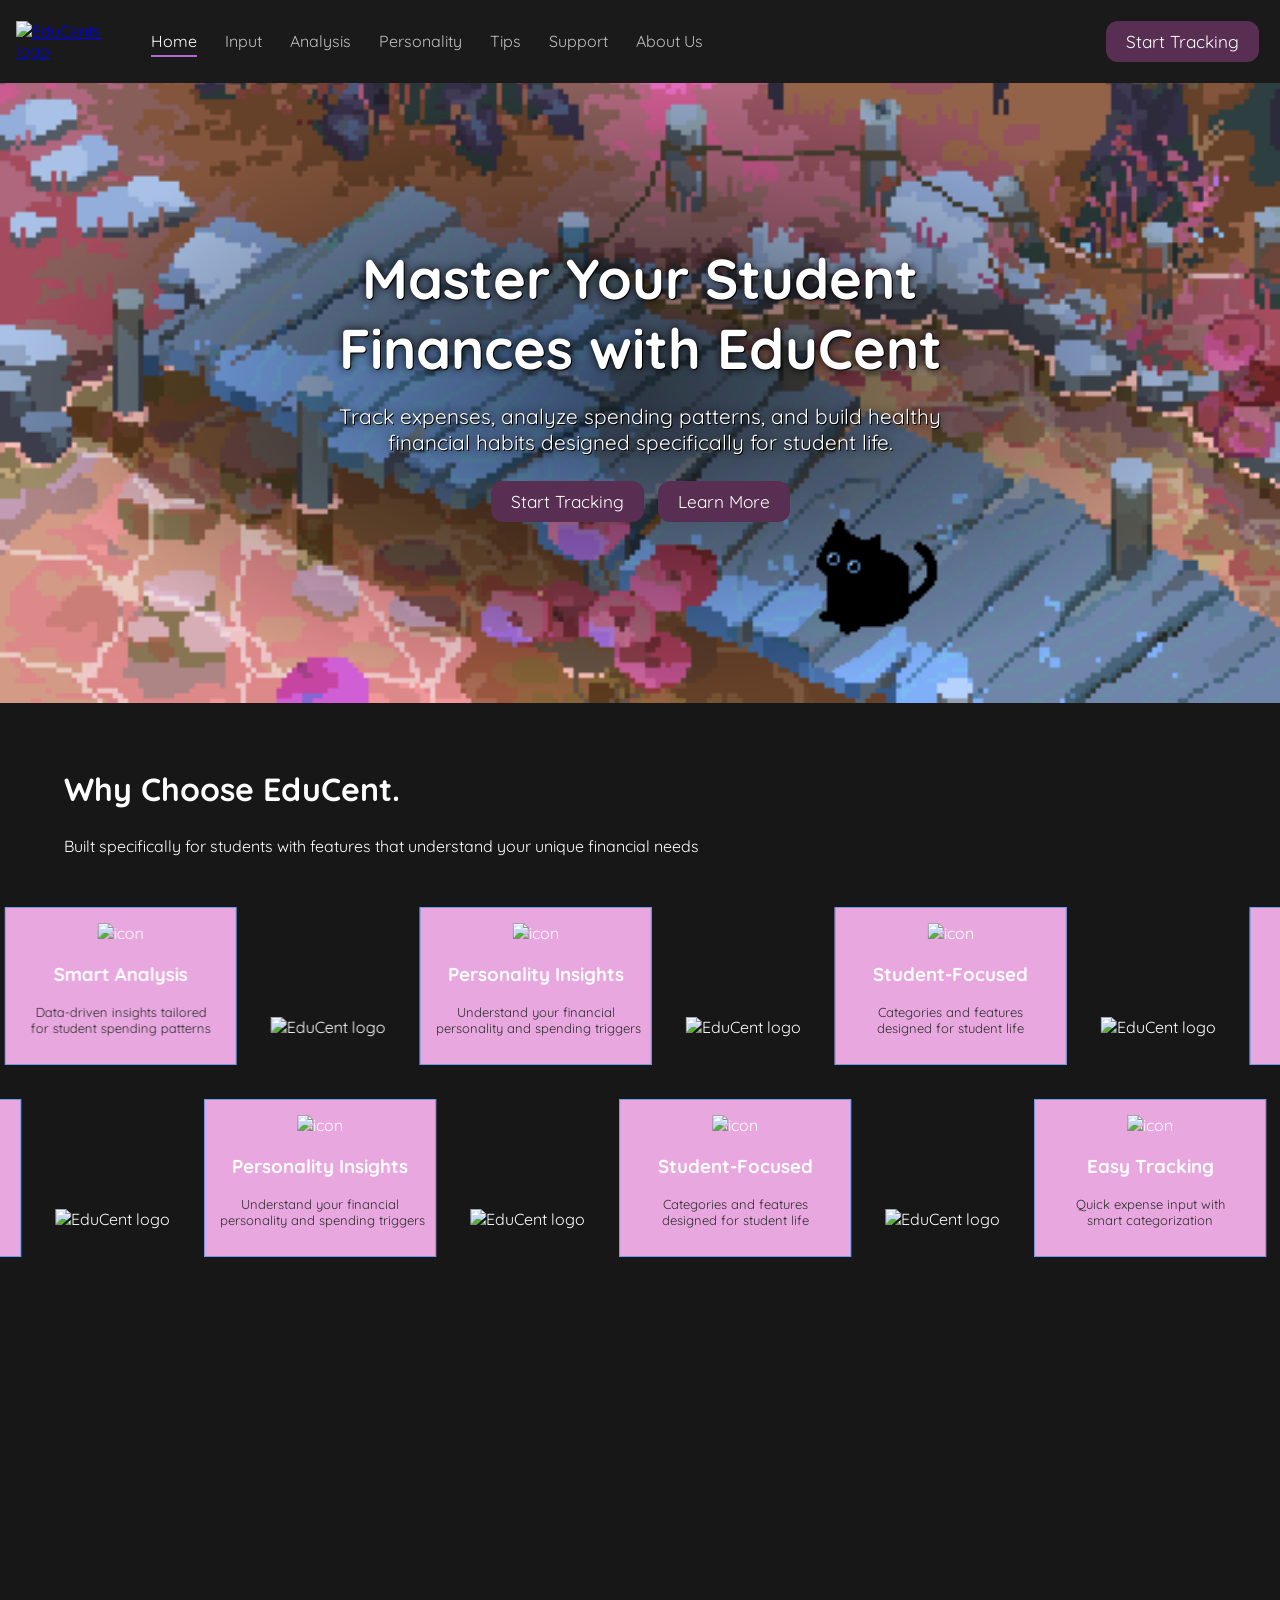
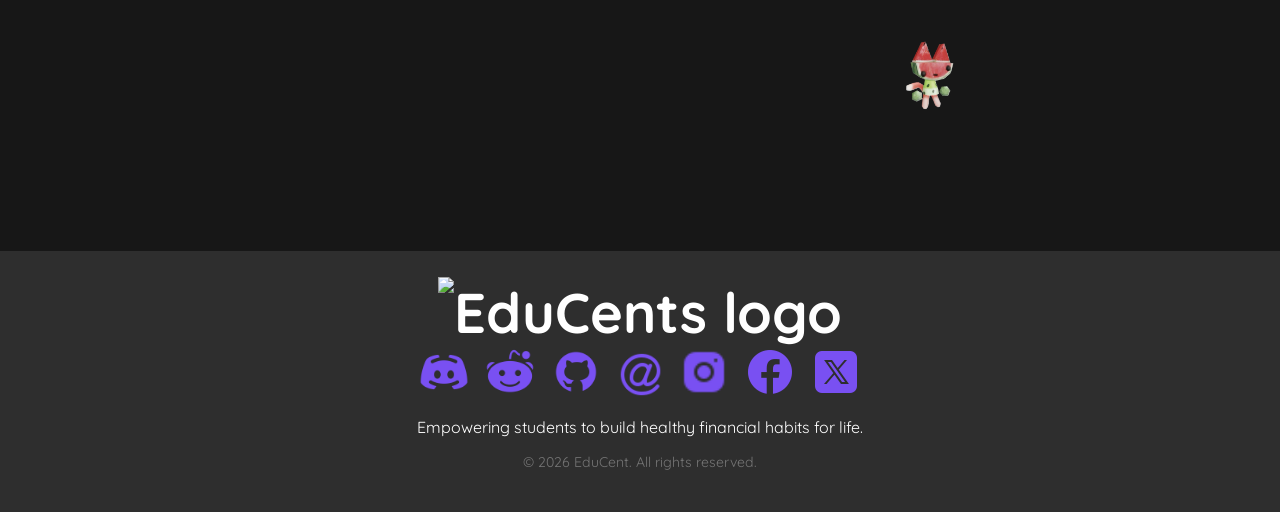
==== HTML/index.html @ 806d3e01 "personality, about us" ====
<!DOCTYPE html>
<html>
	<head>
		<meta charset = "utf-8">
		<title>EduCents - Home</title> <!-- TODO add logo and changing title logic -->
		<link rel="stylesheet" href="../CSS/main.CSS">
		<link rel="stylesheet" href="../CSS/home.css">
		
		<!-- Roboto Mono font-->
		<!--<link rel="preconnect" href="https://fonts.googleapis.com">
		<link rel="preconnect" href="https://fonts.gstatic.com" crossorigin>
		<link href="https://fonts.googleapis.com/css2?family=Roboto+Mono:ital,wght@0,100..700;1,100..700&display=swap" rel="stylesheet">
		-->
		<!-- Quicksand font-->
		<link rel="preconnect" href="https://fonts.googleapis.com">
		<link rel="preconnect" href="https://fonts.gstatic.com" crossorigin>
		<link href="https://fonts.googleapis.com/css2?family=Quicksand:wght@300..700&display=swap" rel="stylesheet">
	
	</head>

	<!-- rabbit loading screen-->
	<!-- <script>
    window.addEventListener("load", function () {
        setTimeout(function () {
            document.getElementById("loader").classList.add("hidden");
        }, 3000);
    });
	</script> -->

	<body>
		<!-- <div id="loader">
			<img src="../assets/ezgif.com-crop.gif" alt="Loading...">
		</div> -->


		<header id="header">
			<div> <!--our logo and nav links-->
				<table class="headerTable" style="width: 100%;">
					<tr>
						<td style="max-width: 60px;" >
							<a href = "#header"><img src = "" alt = "EduCents logo"></a>
						</td>
						<td >
							<nav>
							<a href = "#header" id="selected">Home</a>
							<a href = "Input.html">Input</a>
							<a href = "Analysis.html">Analysis</a>
							<a href = "Personality.html">Personality</a>
							<a href = "Tips.html">Tips</a>
							<a href = "Support.html">Support</a>
							<a href = "AboutUs.html">About Us</a>
							</nav>
						</td>
						<td style="text-align: right;" >
							<input type="button" value="Start Tracking" class="button">
						</td>
					</tr>
				</table>				
			</div>
		</header>
		<main> <!-- main should have sections for each part-->
			<section class="parallax1">
				<div id="parallax1">
				<h1>Master Your Student<br>Finances with EduCent</h1>
					<p id="titleCaption">Track expenses, analyze spending patterns, and build healthy<br>financial habits designed specifically for student life.</p>
					<a href = "Input.html"><input type = "button" value = "Start Tracking"  class="button"></a>
					<a href = "Input.html"><input type = "button" value = "Learn More" class="button"></a>
				</div>
			</section>

			<section>

			</section>

			<section id="WhyEduCents">
				<h2>Why Choose EduCent.</h2>
				<p class="left-align">Built specifically for students with features that understand your unique financial needs</p>
				<br>
				<div>
					<marquee scrolldelay = "300" behavior = "alternate">
						<div>
							<img src="" alt="icon"/>
							<h3>Smart Analysis</h3>
							<p class="font-light">Data-driven insights tailored 
								<br>for student spending patterns</p>
						</div>

						<img src="" alt="EduCent logo"/>

						<div>
							<img src="" alt="icon"/>
							<h3>Personality Insights</h3>
							<p class="font-light">Understand your financial 
								<br>personality and spending triggers</p>
						</div>

						<img src="" alt="EduCent logo"/>

						<div>
							<img src="" alt="icon"/>
							<h3>Student-Focused</h3>
							<p class="font-light">Categories and features
								<br> designed for student life</p>
						</div>

						<img src="" alt="EduCent logo"/>

						<div>
							<img src="" alt="icon"/>
							<h3>Easy Tracking</h3>
							<p class="font-light">Quick expense input with
								<br> smart categorization</p>
						</div>

						<img src="" alt="EduCent logo"/>


						<!------------------Duplicates-------------------------->
						<div>
							<img src="" alt="icon"/>
							<h3>Smart Analysis</h3>
							<p class="font-light">Data-driven insights tailored 
								<br>for student spending patterns</p>
						</div>

						<img src="" alt="EduCent logo"/>

						<div>
							<img src="" alt="icon"/>
							<h3>Personality Insights</h3>
							<p class="font-light">Understand your financial 
								<br>personality and spending triggers</p>
						</div>

						<img src="" alt="EduCent logo"/>

						<div>
							<img src="" alt="icon"/>
							<h3>Student-Focused</h3>
							<p class="font-light">Categories and features
								<br> designed for student life</p>
						</div>

						<img src="" alt="EduCent logo"/>

						<div>
							<img src="" alt="icon"/>
							<h3>Easy Tracking</h3>
							<p class="font-light">Quick expense input with
								<br> smart categorization</p>
						</div>

						<img src="" alt="EduCent logo"/>


					</marquee>
				</div>

				<!--marquee #2-->

				<div>
					<marquee scrolldelay = "150" behavior = "alternate" direction="right">
						<div>
							<img src="" alt="icon"/>
							<h3>Smart Analysis</h3>
							<p class="font-light">Data-driven insights tailored 
								<br>for student spending patterns</p>
						</div>

						<img src="" alt="EduCent logo"/>

						<div>
							<img src="" alt="icon"/>
							<h3>Personality Insights</h3>
							<p class="font-light">Understand your financial 
								<br>personality and spending triggers</p>
						</div>

						<img src="" alt="EduCent logo"/>

						<div>
							<img src="" alt="icon"/>
							<h3>Student-Focused</h3>
							<p class="font-light">Categories and features
								<br> designed for student life</p>
						</div>

						<img src="" alt="EduCent logo"/>

						<div>
							<img src="" alt="icon"/>
							<h3>Easy Tracking</h3>
							<p class="font-light">Quick expense input with
								<br> smart categorization</p>
						</div>

						<img src="" alt="EduCent logo"/>


						<!------------------Duplicates-------------------------->
						<div>
							<img src="" alt="icon"/>
							<h3>Smart Analysis</h3>
							<p class="font-light">Data-driven insights tailored 
								<br>for student spending patterns</p>
						</div>

						<img src="" alt="EduCent logo"/>

						<div>
							<img src="" alt="icon"/>
							<h3>Personality Insights</h3>
							<p class="font-light">Understand your financial 
								<br>personality and spending triggers</p>
						</div>

						<img src="" alt="EduCent logo"/>

						<div>
							<img src="" alt="icon"/>
							<h3>Student-Focused</h3>
							<p class="font-light">Categories and features
								<br> designed for student life</p>
						</div>

						<img src="" alt="EduCent logo"/>

						<div>
							<img src="" alt="icon"/>
							<h3>Easy Tracking</h3>
							<p class="font-light">Quick expense input with
								<br> smart categorization</p>
						</div>

						<img src="" alt="EduCent logo"/>


					</marquee>
				</div>
			</section>


			<section class="parallax2">
				<marquee direction="down" behavior = "alternate" height="100%" scrollamount = "20">
					<marquee behavior = "alternate" width="100%" scrollamount = "20">
						<img src="../assets/watermelon-cat.png"  width = "100">
					</marquee>
				</marquee>
			</section>
		</main>


		<footer>
            <!-- logo -->
            <h1>
			<a href = "index.html"><img src = "" alt = "EduCents logo"></a>
            </h1>
            <!-- our social links -->
            <div >
                <a href = "https://discord.com/">
                    <img src="../assets/discord-logo 1.png" width="50" height="50" alt="discord">
                </a>
                <a href = "https://www.reddit.com/">
                    <img src="../assets/reddit 1.png" width="50" height="50" alt="reddit">
                </a>
                <a href = "https://github.com/">
                    <img src="../assets/github 1.png" width="50" height="50" alt="github">
                </a>
                <a href = "mailto:educents@gmail.com">
                    <img src="../assets/icons8-email-symbol-50.png" width="45" height="45" alt="email">
                </a>
                <a href= "https://www.instagram.com/">
                    <img src="../assets/icons8-instagram-30.png" width="50" height="50" alt="insta">
                </a>
                <a href= "https://www.facebook.com/">
                    <img src="../assets/icons8-facebook-50 1.png" width="50" height="50" alt="facebook">
                </a>
                    <a href= "https://x.com/?lang=en">
                    <img src="../assets/icons8-x-50 1.png" width="50" height="50" alt="x">
                </a>
            </div>
 
            <!-- footer text -->
            <p>Empowering students to build healthy financial habits for life.</p>
            <p style="font-size: 0.88rem; color: rgb(117, 117, 117);">© 2026 EduCent. All rights reserved.</p>
        </footer>
    </body>
</html>
---- CSS/main.CSS ----
/* html{
    cursor: url(../assets/cursor.png),  auto;
} */

body {
    font-family: quicksand;
    margin: 0 ;
    width: 100%;
    background-color: rgb(23, 23, 23);
    color: white;
}

main {
    text-align: center;
}

section {
    padding: 20px 0;
    
}

nav a{ /*how to highlight current user's page? */
    padding: 1.5%;
    text-decoration: none;
    color: rgb(193, 193, 193);
}

nav a:hover{
    color: #7e7faf;
}

#selected{
    border-bottom: 2.2px solid rgb(173, 105, 207);
    color: white;
    padding-bottom: 4px;
    padding-left: 0;
    padding-right: 0;
    margin: auto 1.5%;
}

.headerTable {
    padding: 1%;
    /*border-bottom: 1px solid #7e7faf;*/
    background-color: rgb(26, 26, 26);
    margin-bottom: 20px;
}

footer {
    margin-top: 20px;
    text-align: center;
    padding: 20pt;
    background-color: rgb(46, 46, 46);
}

footer a {
    padding: 0.5%;
    text-decoration: none;
    color: white;
}

footer a img:hover{
    width: 52px;
    height: auto;

}


.font-light{
    font-size: small;
    color: rgb(46, 46, 46);
}


.button {
    margin: 5px;
    padding: 10px 20px;
    font-family: quicksand;
    /* font-weight: bolder; */
    color: white;
    border: #582f52;
    font-size: 1.08em;

    background-color: #582f52;
    border-radius: 12px;
}

.button:hover {
    transform: scale(1.1);
    background: #6a3f63;
}

input {
    font-family: quicksand;
}

button {
    font-family: quicksand;
}

.left-align {
    text-align: left;
    margin-left: 5%;
}

.right-align {
    text-align: right;
    margin-right: 5%;
}

/* #gubby {
    width: 200px ;
    height: 200px;
    background: fixed;
    position: relative;
    background-repeat: no-repeat;
    background-size: auto;
    background: black;
} */

/* #loader {
    position: fixed;
    top: 0;
    left: 0;
    width: 100%;
    height: 100%;

    background: rgba(39, 39, 39, 0.928);
    
    display: flex;
    justify-content: center;
    align-items: center;

    z-index: 9999;


}

#loader.hidden {
    opacity: 0;
    visibility: hidden;
    transition: opacity 0.5s ease;
} */
---- CSS/home.css ----
.headerTable {
    margin-bottom: 0px;
}

footer {
    margin-top: 0px;
}

marquee div{
    background:#e8a7df;
    /* background: #faeadd; */
    border: 1px solid #6c9de9 ;
    padding: 15px;
    margin: 15px 30px;
    width: 200px;
    text-align: center;
    display: inline-block;
    transition: 0.4s;

    /* border-radius: 12px; */

}

marquee div:hover{
    /* background:#fad0f4; */
    transform: scale(1.1);
    transition: 0.3s;

}
marquee {
    display: inline-block;
}

#WhyEduCents {
    overflow: hidden ;
    position: relative;
    padding-bottom: 30px;
    padding-top: 0;
    /* background: linear-gradient(0deg, #9e2640 20%, rgba(255, 0, 0, 0) 90%); */

}


.parallax1 {
    background: url(../assets/pixel-cat-pond-ezgif.com-effects2.gif);
    min-height: 400px;
    background-attachment: fixed;
    background-position: 50% 40%;
    background-repeat: no-repeat;
    background-size: cover;
    padding: 0;
}

#parallax1 {
    padding: 160px;
    height: 300px;
    text-shadow: 1px 1px #000000, 0 0 10px #000000;
    background: radial-gradient(ellipse, rgba(0, 0, 0, 0.6) 0%, rgba(0, 0, 0, 0) 70%);
}
.parallax2 {
    background: url(../assets/winter-twigs-ezgif.com-effects.gif);
    min-height: 500px;
    background-attachment: fixed;
    background-position: bottom;
    background-repeat: no-repeat;
    background-size: cover;

    
}

.parallax2 marquee {
    height: 500px;
}

.parallax2 marquee marquee {
    height: 100%;
}



h1 {
    font-size: 3.5em;
    padding: 0;
    margin: 0;
}

#titleCaption {
    font-size: 1.3em;
}

h2 {
    margin-left: 5%;
    text-align: left;
    font-size: 2em;
}
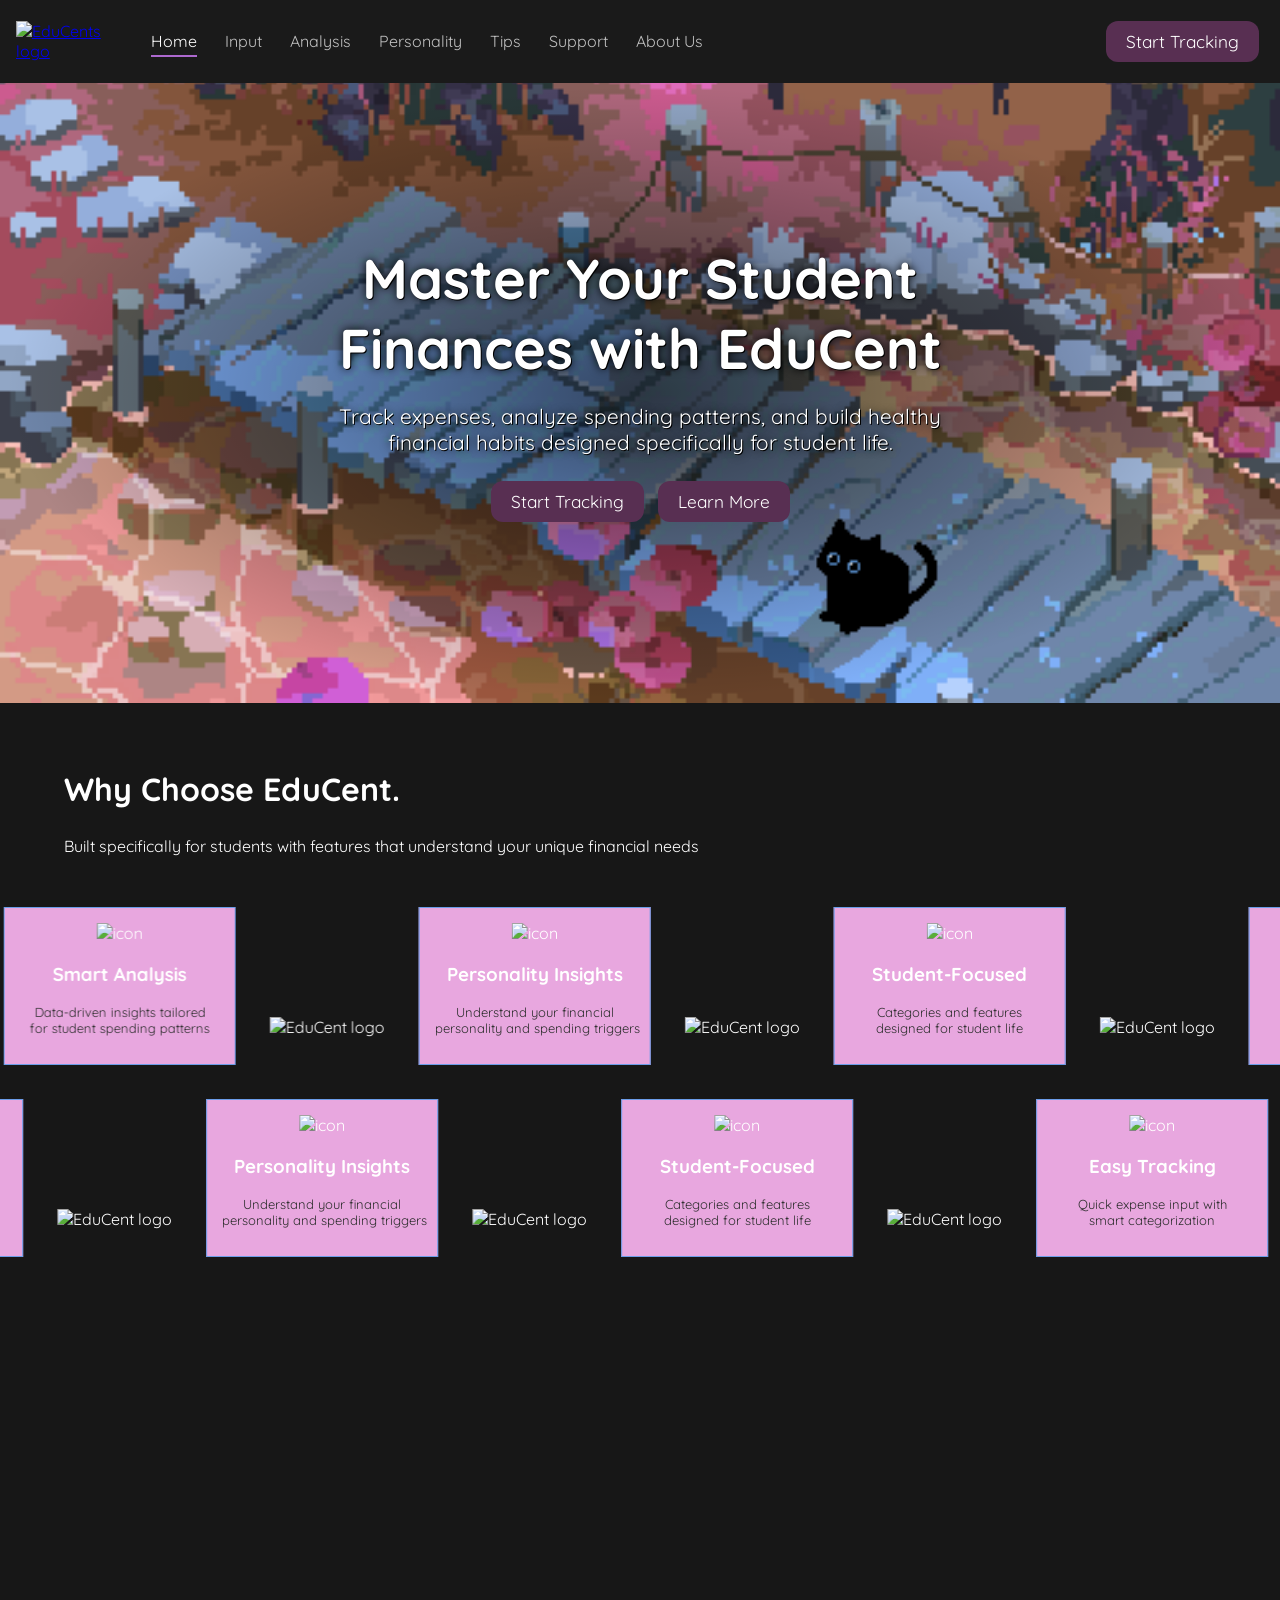
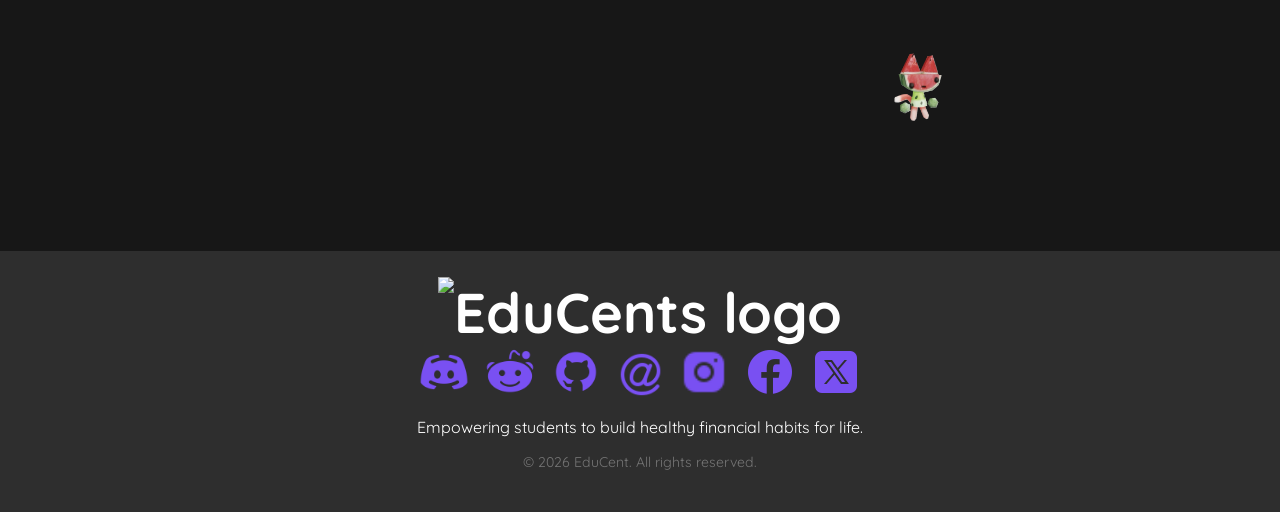
==== commit 2e518658: "update" ====
--- a/HTML/index.html
+++ b/HTML/index.html
@@ -18,21 +18,9 @@
 	
 	</head>
 
-	<!-- rabbit loading screen-->
-	<!-- <script>
-    window.addEventListener("load", function () {
-        setTimeout(function () {
-            document.getElementById("loader").classList.add("hidden");
-        }, 3000);
-    });
-	</script> -->
 
 	<body>
-		<!-- <div id="loader">
-			<img src="../assets/ezgif.com-crop.gif" alt="Loading...">
-		</div> -->
-
-
+		
 		<header id="header">
 			<div> <!--our logo and nav links-->
 				<table class="headerTable" style="width: 100%;">
--- a/CSS/main.CSS
+++ b/CSS/main.CSS
@@ -105,38 +105,4 @@
 .right-align {
     text-align: right;
     margin-right: 5%;
-}
-
-/* #gubby {
-    width: 200px ;
-    height: 200px;
-    background: fixed;
-    position: relative;
-    background-repeat: no-repeat;
-    background-size: auto;
-    background: black;
-} */
-
-/* #loader {
-    position: fixed;
-    top: 0;
-    left: 0;
-    width: 100%;
-    height: 100%;
-
-    background: rgba(39, 39, 39, 0.928);
-    
-    display: flex;
-    justify-content: center;
-    align-items: center;
-
-    z-index: 9999;
-
-
-}
-
-#loader.hidden {
-    opacity: 0;
-    visibility: hidden;
-    transition: opacity 0.5s ease;
-} */+}
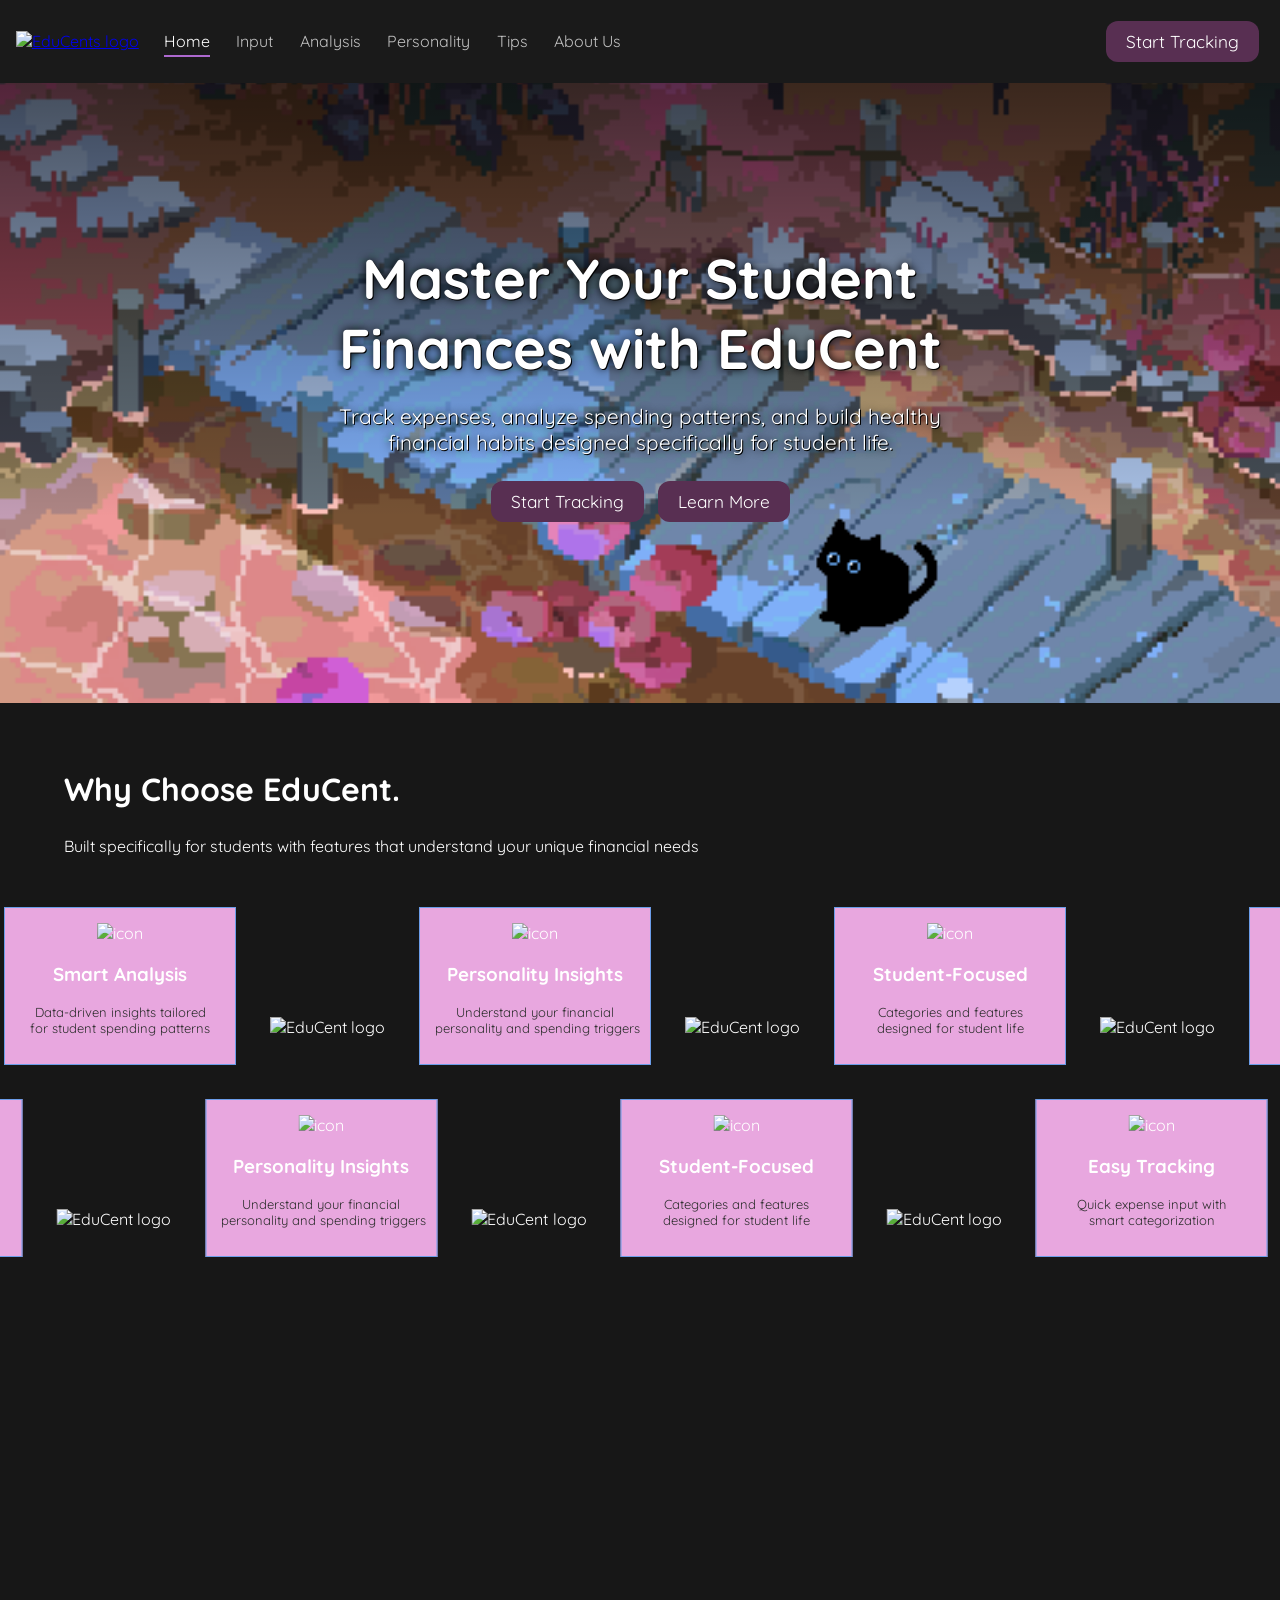
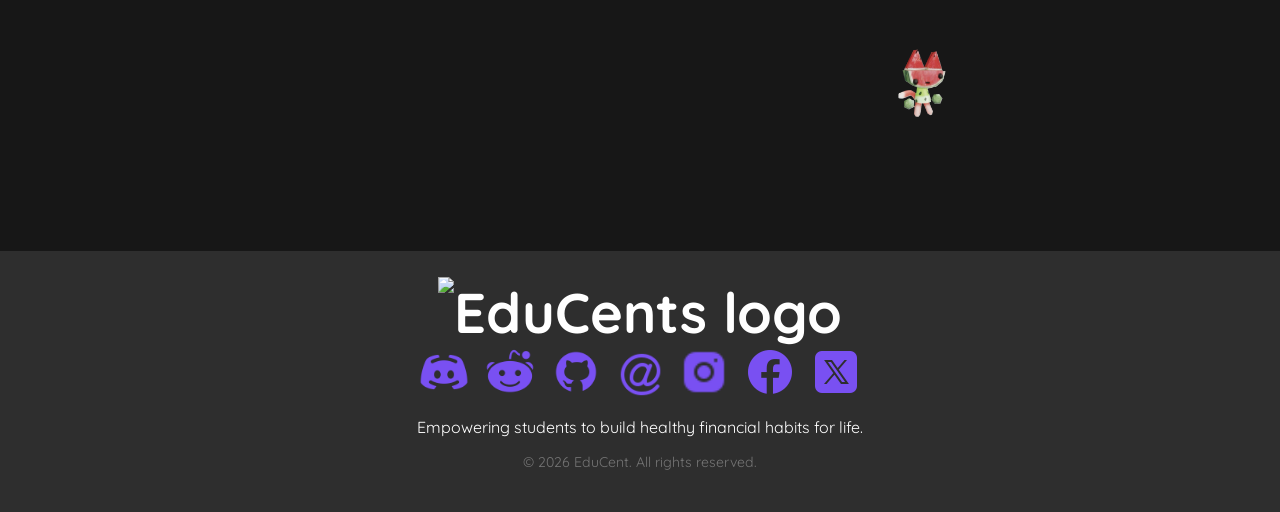
==== commit 56b1b4cf: "deleted support" ====
--- a/HTML/index.html
+++ b/HTML/index.html
@@ -35,7 +35,6 @@
 							<a href = "Analysis.html">Analysis</a>
 							<a href = "Personality.html">Personality</a>
 							<a href = "Tips.html">Tips</a>
-							<a href = "Support.html">Support</a>
 							<a href = "AboutUs.html">About Us</a>
 							</nav>
 						</td>
@@ -46,7 +45,7 @@
 				</table>				
 			</div>
 		</header>
-		<main> <!-- main should have sections for each part-->
+		<main>
 			<section class="parallax1">
 				<div id="parallax1">
 				<h1>Master Your Student<br>Finances with EduCent</h1>
--- a/CSS/home.css
+++ b/CSS/home.css
@@ -55,7 +55,7 @@
     padding: 160px;
     height: 300px;
     text-shadow: 1px 1px #000000, 0 0 10px #000000;
-    background: radial-gradient(ellipse, rgba(0, 0, 0, 0.6) 0%, rgba(0, 0, 0, 0) 70%);
+    background: linear-gradient(rgba(0, 0, 0, 0.6) 0%, rgba(0, 0, 0, 0) 70%);
 }
 .parallax2 {
     background: url(../assets/winter-twigs-ezgif.com-effects.gif);
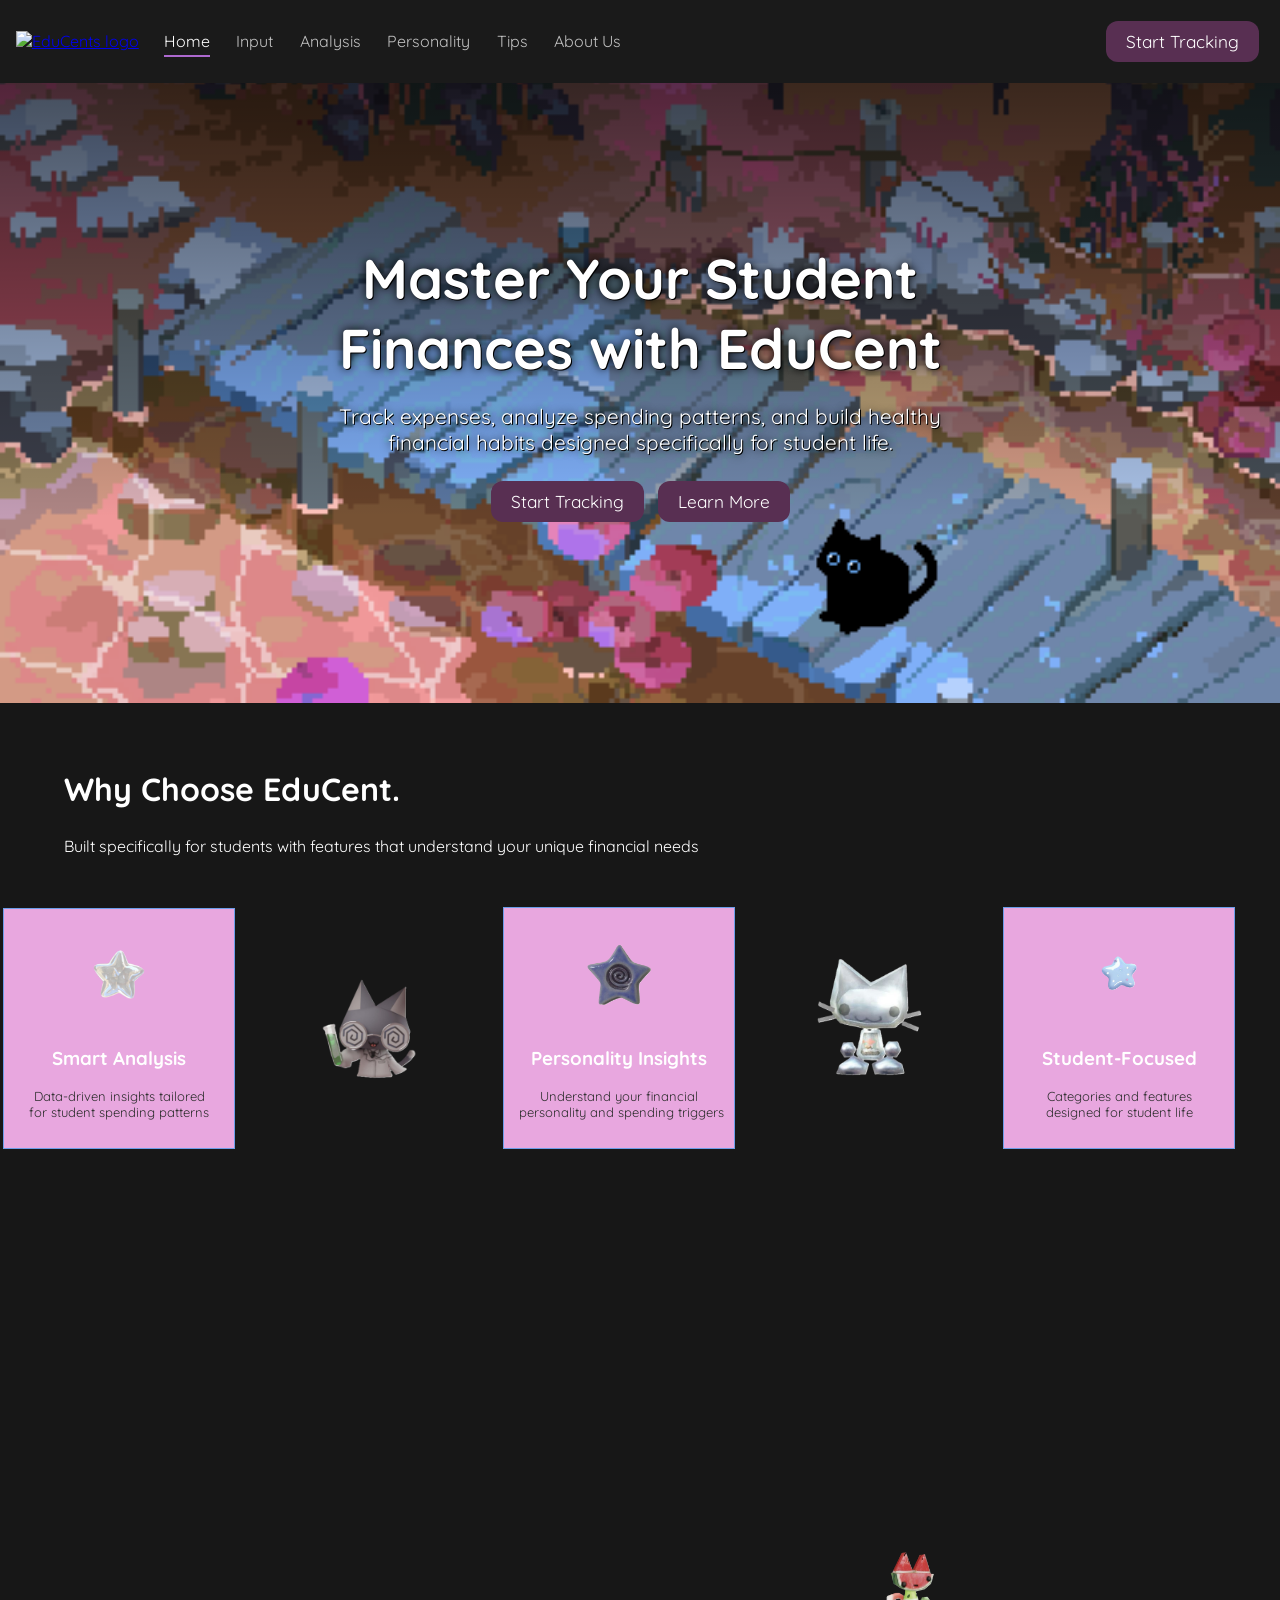
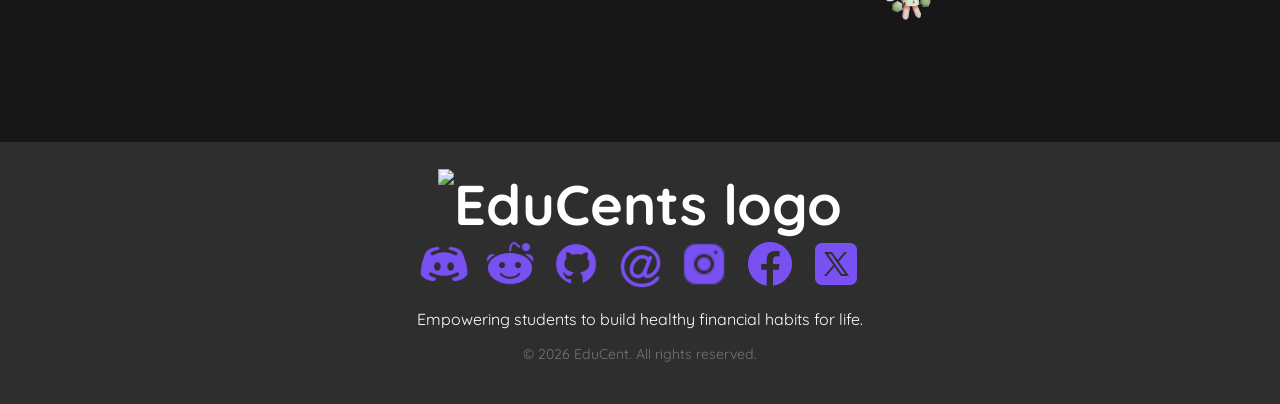
==== commit 65abfa69: "marquee, home page" ====
--- a/HTML/index.html
+++ b/HTML/index.html
@@ -16,6 +16,15 @@
 		<link rel="preconnect" href="https://fonts.gstatic.com" crossorigin>
 		<link href="https://fonts.googleapis.com/css2?family=Quicksand:wght@300..700&display=swap" rel="stylesheet">
 	
+		<style>
+			#WhyEduCents div div img {
+				width: 100px;
+			}
+
+			#WhyEduCents div img {
+				width: 200px;
+			}
+		</style>
 	</head>
 
 
@@ -66,160 +75,78 @@
 				<div>
 					<marquee scrolldelay = "300" behavior = "alternate">
 						<div>
-							<img src="" alt="icon"/>
+							<img src="../assets/star1.png" alt="icon"/>
 							<h3>Smart Analysis</h3>
 							<p class="font-light">Data-driven insights tailored 
 								<br>for student spending patterns</p>
 						</div>
 
-						<img src="" alt="EduCent logo"/>
-
-						<div>
-							<img src="" alt="icon"/>
+						<img src="../assets/cat2.png" alt="EduCent logo"/>
+
+						<div>
+							<img src="../assets/star2.png" alt="icon"/>
 							<h3>Personality Insights</h3>
 							<p class="font-light">Understand your financial 
 								<br>personality and spending triggers</p>
 						</div>
 
-						<img src="" alt="EduCent logo"/>
-
-						<div>
-							<img src="" alt="icon"/>
+						<img src="../assets/cat3.png" alt="EduCent logo"/>
+
+						<div>
+							<img src="../assets/star3.png" alt="icon"/>
 							<h3>Student-Focused</h3>
 							<p class="font-light">Categories and features
 								<br> designed for student life</p>
 						</div>
 
-						<img src="" alt="EduCent logo"/>
-
-						<div>
-							<img src="" alt="icon"/>
+						<img src="../assets/cat4.png" alt="EduCent logo"/>
+
+						<div>
+							<img src="../assets/star4.png" alt="icon"/>
 							<h3>Easy Tracking</h3>
 							<p class="font-light">Quick expense input with
 								<br> smart categorization</p>
 						</div>
 
-						<img src="" alt="EduCent logo"/>
+						<img src="../assets/cat5.png" alt="EduCent logo"/>
 
 
 						<!------------------Duplicates-------------------------->
 						<div>
-							<img src="" alt="icon"/>
+							<img src="../assets/star1.png" alt="icon"/>
 							<h3>Smart Analysis</h3>
 							<p class="font-light">Data-driven insights tailored 
 								<br>for student spending patterns</p>
 						</div>
 
-						<img src="" alt="EduCent logo"/>
-
-						<div>
-							<img src="" alt="icon"/>
+						<img src="../assets/cat2.png" alt="EduCent logo"/>
+
+						<div>
+							<img src="../assets/star2.png" alt="icon"/>
 							<h3>Personality Insights</h3>
 							<p class="font-light">Understand your financial 
 								<br>personality and spending triggers</p>
 						</div>
 
-						<img src="" alt="EduCent logo"/>
-
-						<div>
-							<img src="" alt="icon"/>
+						<img src="../assets/cat3.png" alt="EduCent logo"/>
+
+						<div>
+							<img src="../assets/star3.png" alt="icon"/>
 							<h3>Student-Focused</h3>
 							<p class="font-light">Categories and features
 								<br> designed for student life</p>
 						</div>
 
-						<img src="" alt="EduCent logo"/>
-
-						<div>
-							<img src="" alt="icon"/>
+						<img src="../assets/cat4.png" alt="EduCent logo"/>
+
+						<div>
+							<img src="../assets/star4.png" alt="icon"/>
 							<h3>Easy Tracking</h3>
 							<p class="font-light">Quick expense input with
 								<br> smart categorization</p>
 						</div>
 
-						<img src="" alt="EduCent logo"/>
-
-
-					</marquee>
-				</div>
-
-				<!--marquee #2-->
-
-				<div>
-					<marquee scrolldelay = "150" behavior = "alternate" direction="right">
-						<div>
-							<img src="" alt="icon"/>
-							<h3>Smart Analysis</h3>
-							<p class="font-light">Data-driven insights tailored 
-								<br>for student spending patterns</p>
-						</div>
-
-						<img src="" alt="EduCent logo"/>
-
-						<div>
-							<img src="" alt="icon"/>
-							<h3>Personality Insights</h3>
-							<p class="font-light">Understand your financial 
-								<br>personality and spending triggers</p>
-						</div>
-
-						<img src="" alt="EduCent logo"/>
-
-						<div>
-							<img src="" alt="icon"/>
-							<h3>Student-Focused</h3>
-							<p class="font-light">Categories and features
-								<br> designed for student life</p>
-						</div>
-
-						<img src="" alt="EduCent logo"/>
-
-						<div>
-							<img src="" alt="icon"/>
-							<h3>Easy Tracking</h3>
-							<p class="font-light">Quick expense input with
-								<br> smart categorization</p>
-						</div>
-
-						<img src="" alt="EduCent logo"/>
-
-
-						<!------------------Duplicates-------------------------->
-						<div>
-							<img src="" alt="icon"/>
-							<h3>Smart Analysis</h3>
-							<p class="font-light">Data-driven insights tailored 
-								<br>for student spending patterns</p>
-						</div>
-
-						<img src="" alt="EduCent logo"/>
-
-						<div>
-							<img src="" alt="icon"/>
-							<h3>Personality Insights</h3>
-							<p class="font-light">Understand your financial 
-								<br>personality and spending triggers</p>
-						</div>
-
-						<img src="" alt="EduCent logo"/>
-
-						<div>
-							<img src="" alt="icon"/>
-							<h3>Student-Focused</h3>
-							<p class="font-light">Categories and features
-								<br> designed for student life</p>
-						</div>
-
-						<img src="" alt="EduCent logo"/>
-
-						<div>
-							<img src="" alt="icon"/>
-							<h3>Easy Tracking</h3>
-							<p class="font-light">Quick expense input with
-								<br> smart categorization</p>
-						</div>
-
-						<img src="" alt="EduCent logo"/>
+						<img src="../assets/cat5.png" alt="EduCent logo"/>
 
 
 					</marquee>
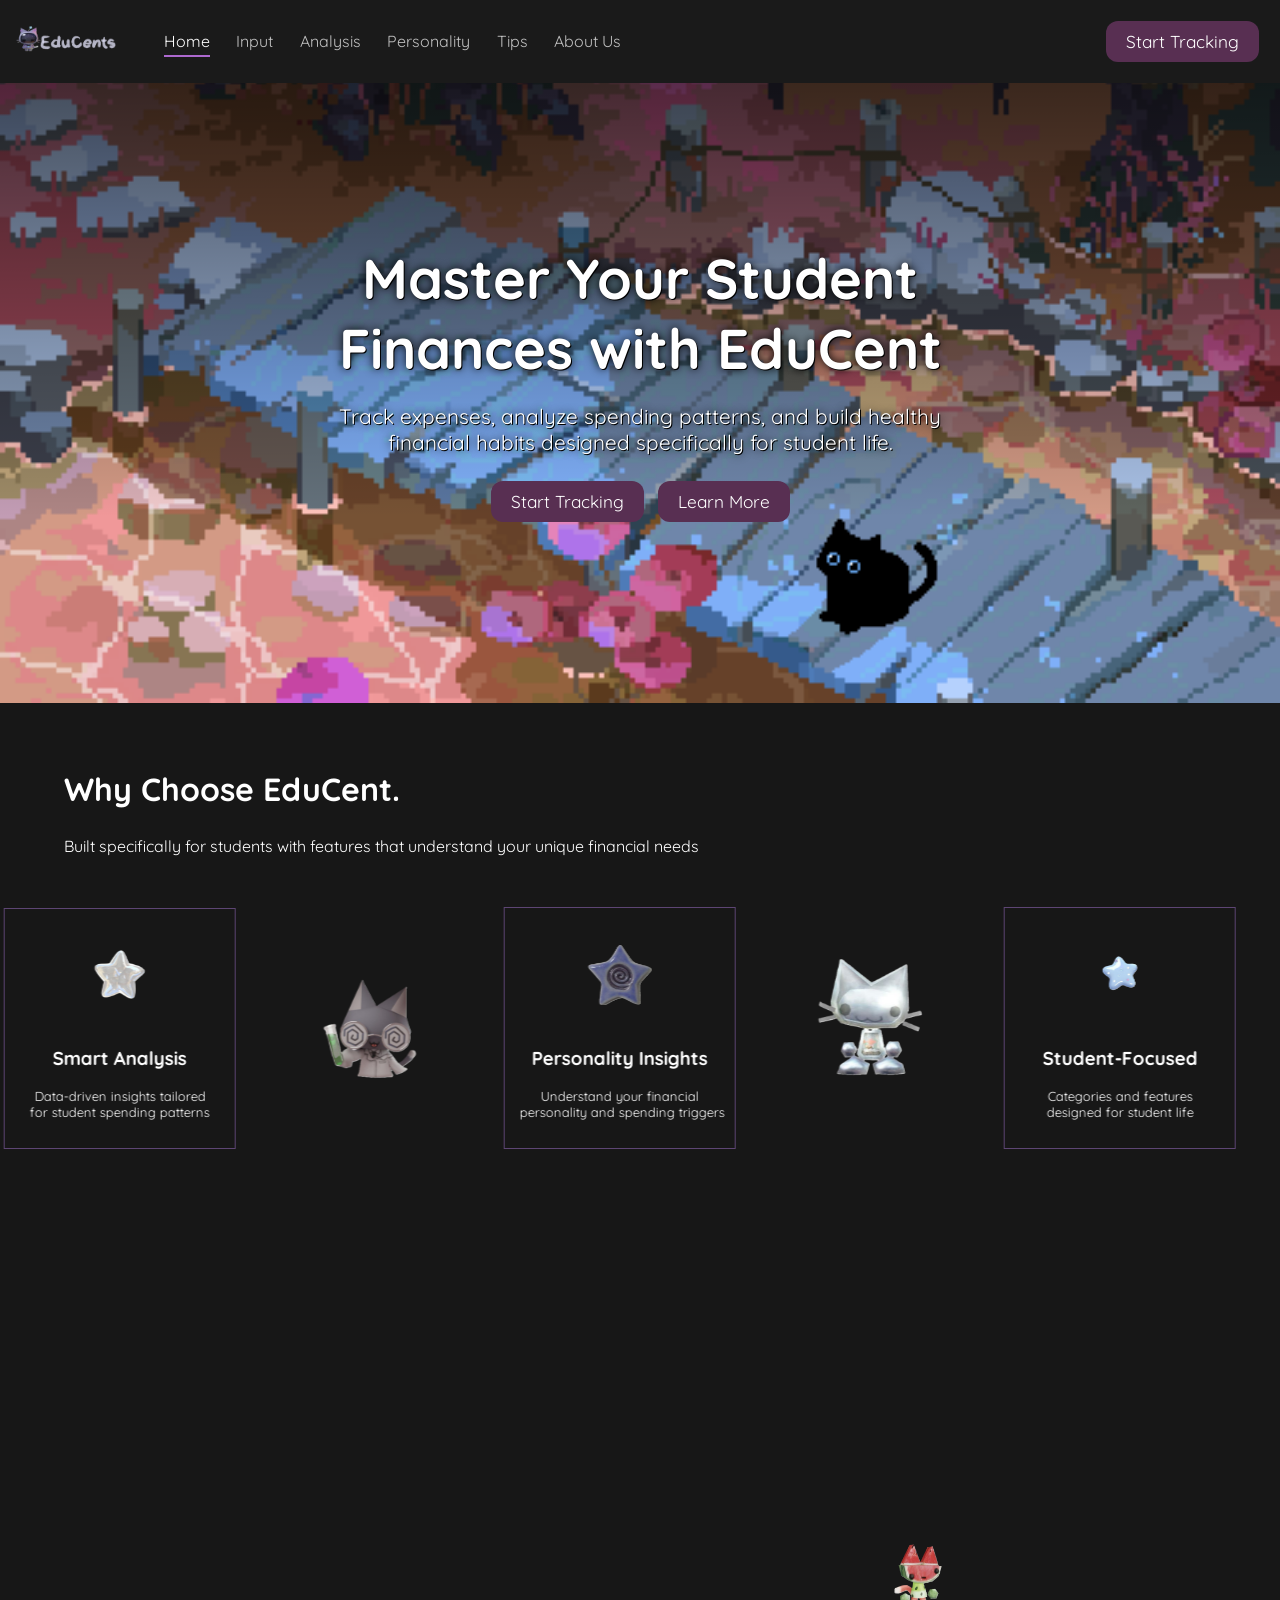
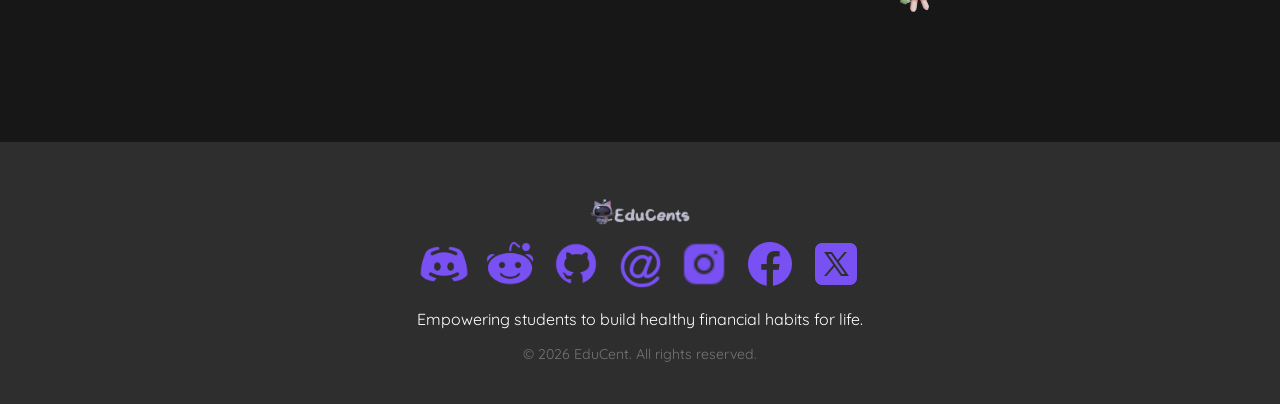
==== commit aa67ab53: "logo" ====
--- a/HTML/index.html
+++ b/HTML/index.html
@@ -35,7 +35,7 @@
 				<table class="headerTable" style="width: 100%;">
 					<tr>
 						<td style="max-width: 60px;" >
-							<a href = "#header"><img src = "" alt = "EduCents logo"></a>
+							<a href = "#header"><img src = "../assets/EducentsLogo.png" alt = "EduCents logo"></a>
 						</td>
 						<td >
 							<nav>
@@ -167,7 +167,7 @@
 		<footer>
             <!-- logo -->
             <h1>
-			<a href = "index.html"><img src = "" alt = "EduCents logo"></a>
+			<a href = "index.html"><img class = "footerimg" src = "../assets/EducentsLogo.png" alt = "EduCents logo"></a>
             </h1>
             <!-- our social links -->
             <div >
--- a/CSS/main.CSS
+++ b/CSS/main.CSS
@@ -1,6 +1,11 @@
-/* html{
-    cursor: url(../assets/cursor.png),  auto;
-} */
+#header img{
+    src: url(../assets/EducentsLogo.png);
+    width: 100px;
+}
+
+.footerimg {
+    width: 100px;
+}
 
 body {
     font-family: quicksand;
@@ -67,7 +72,6 @@
 
 .font-light{
     font-size: small;
-    color: rgb(46, 46, 46);
 }
 
 
--- a/CSS/home.css
+++ b/CSS/home.css
@@ -7,9 +7,8 @@
 }
 
 marquee div{
-    background:#e8a7df;
     /* background: #faeadd; */
-    border: 1px solid #6c9de9 ;
+    border: 1px solid #5d4573 ;
     padding: 15px;
     margin: 15px 30px;
     width: 200px;
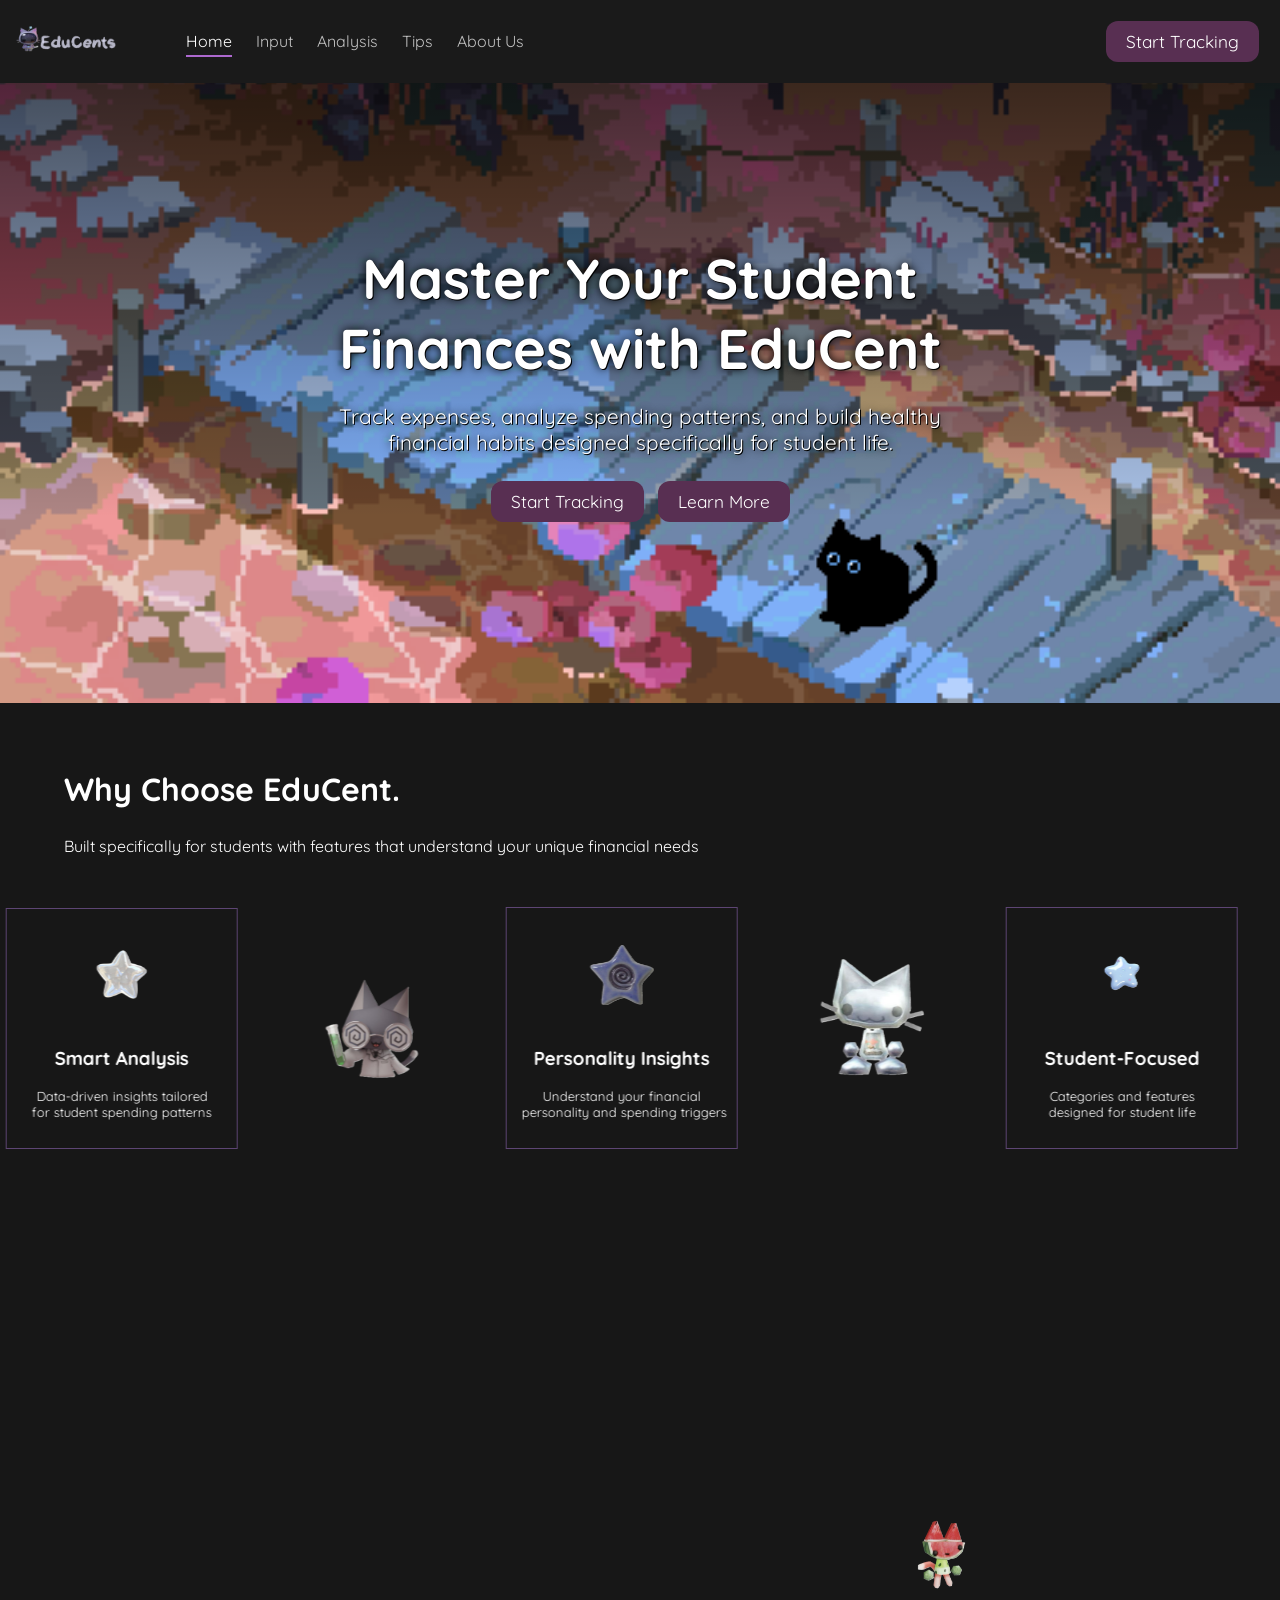
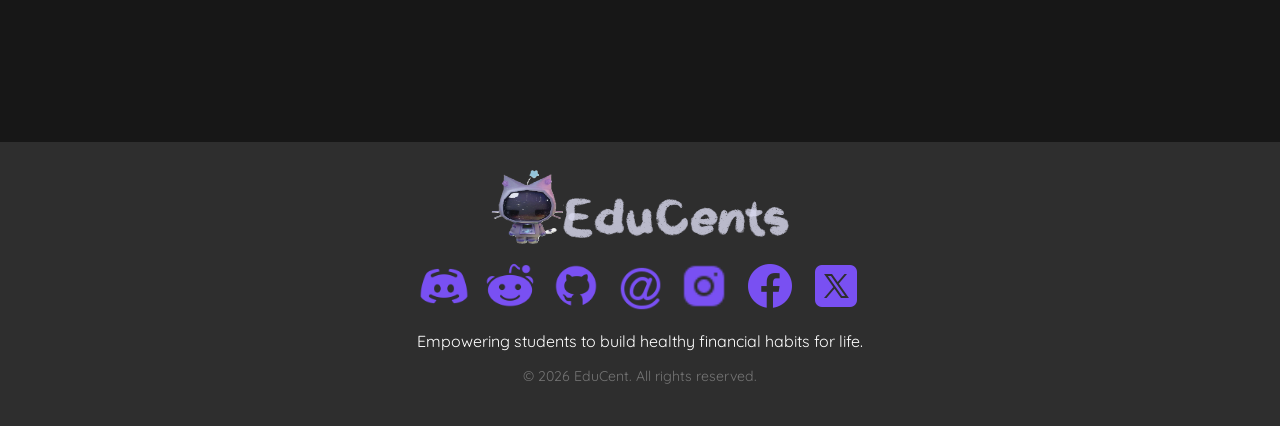
==== commit b1462199: "deleted personality" ====
--- a/HTML/index.html
+++ b/HTML/index.html
@@ -42,7 +42,6 @@
 							<a href = "#header" id="selected">Home</a>
 							<a href = "Input.html">Input</a>
 							<a href = "Analysis.html">Analysis</a>
-							<a href = "Personality.html">Personality</a>
 							<a href = "Tips.html">Tips</a>
 							<a href = "AboutUs.html">About Us</a>
 							</nav>
--- a/CSS/main.CSS
+++ b/CSS/main.CSS
@@ -4,7 +4,7 @@
 }
 
 .footerimg {
-    width: 100px;
+    width: 300px;
 }
 
 body {
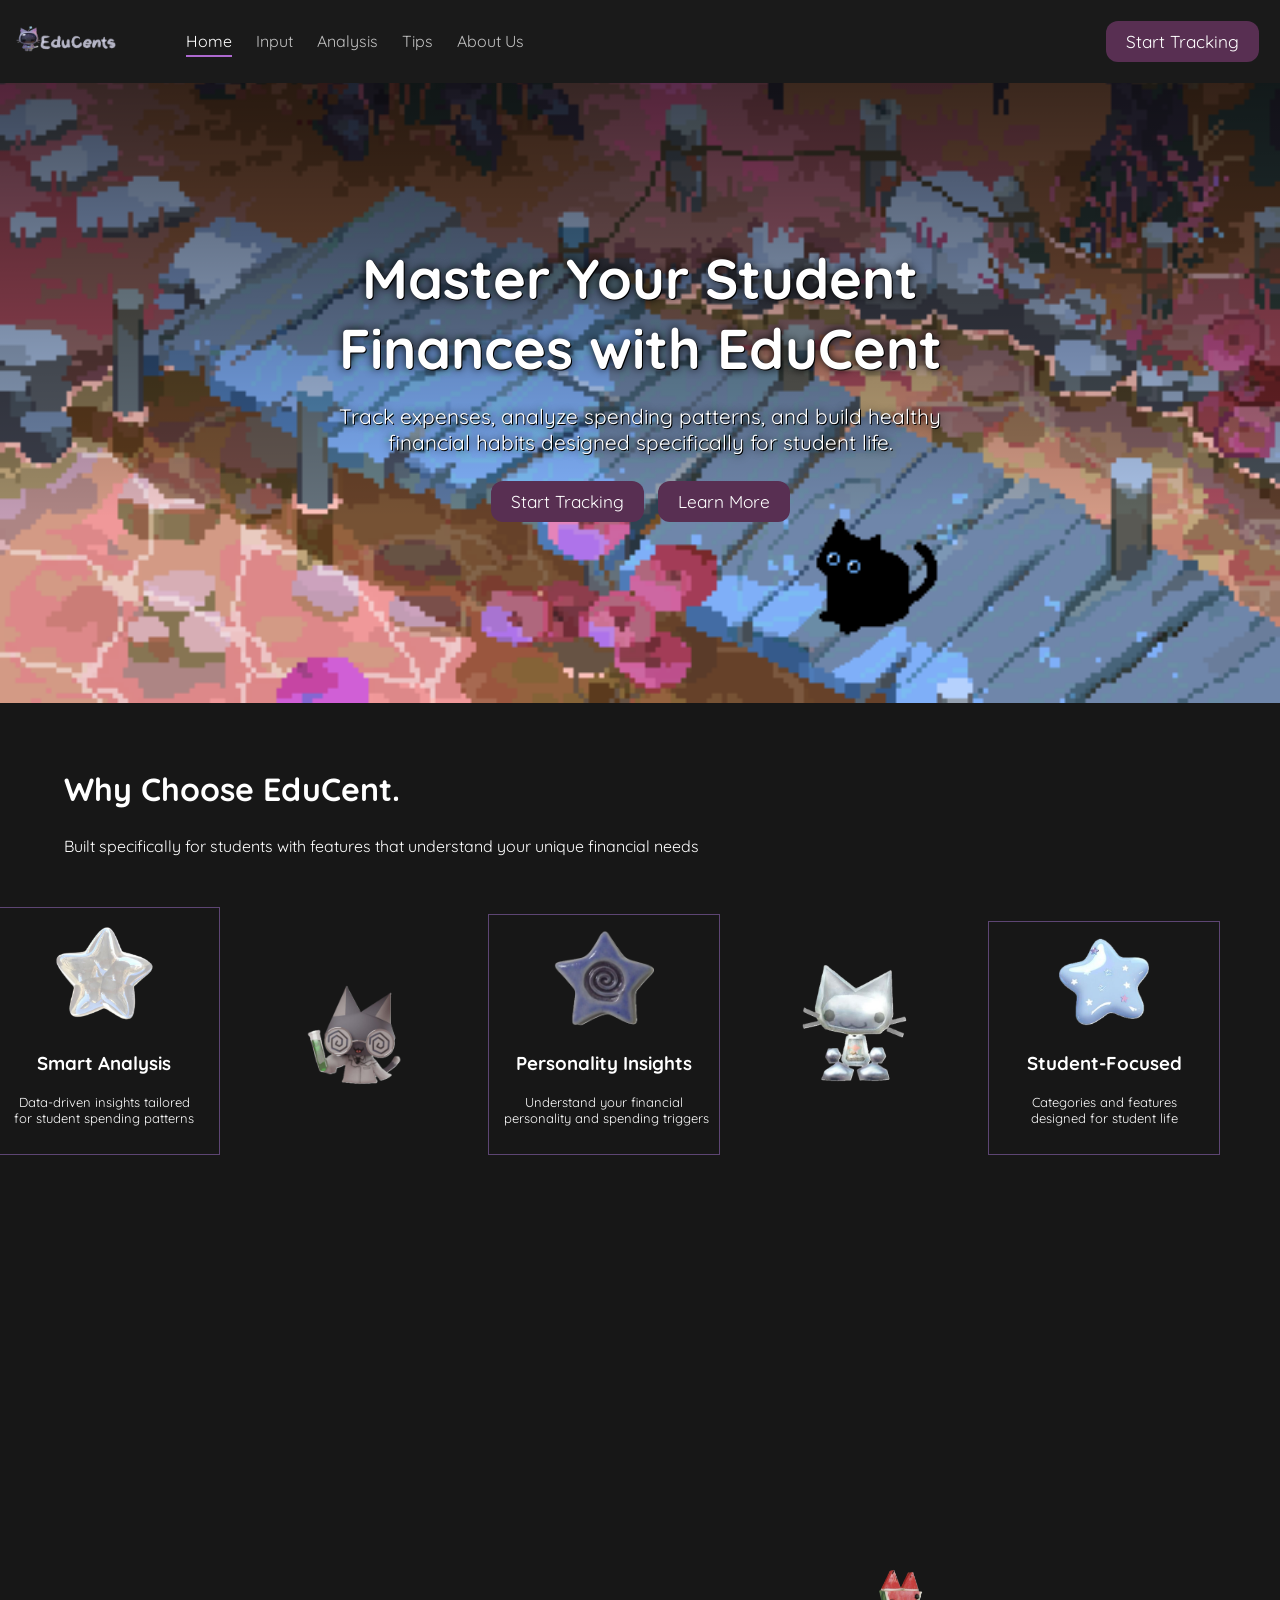
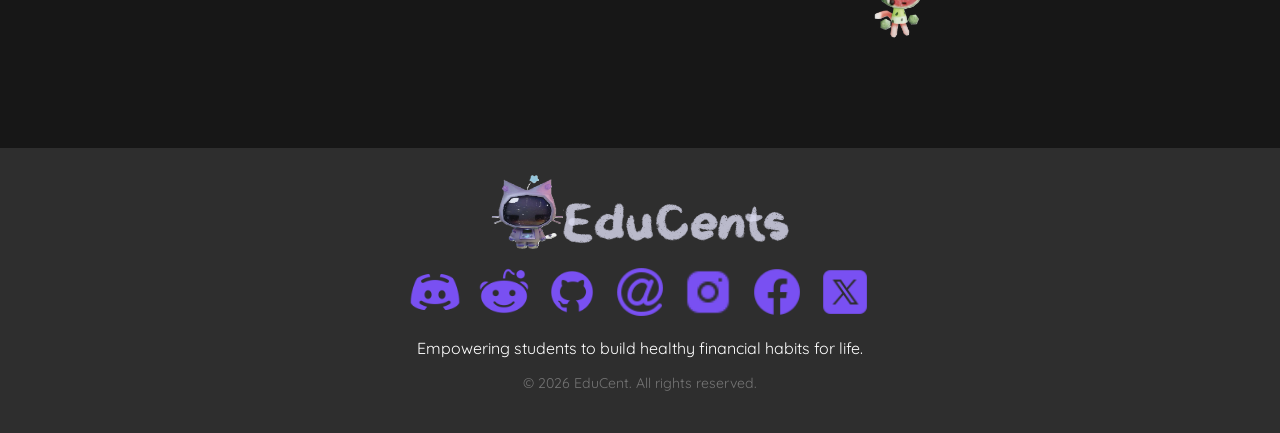
==== commit b3f8773e: "finalizations" ====
--- a/HTML/index.html
+++ b/HTML/index.html
@@ -72,7 +72,7 @@
 				<p class="left-align">Built specifically for students with features that understand your unique financial needs</p>
 				<br>
 				<div>
-					<marquee scrolldelay = "300" behavior = "alternate">
+					<marquee scrolldelay = "200" behavior = "alternate">
 						<div>
 							<img src="../assets/star1.png" alt="icon"/>
 							<h3>Smart Analysis</h3>
--- a/CSS/main.CSS
+++ b/CSS/main.CSS
@@ -64,11 +64,22 @@
 }
 
 footer a img:hover{
+    width: 350px;
+    height: auto;
+
+}
+
+footer div a img:hover{
+    width: 55px;
+    height: auto;
+
+}
+
+footer a img{
     width: 52px;
     height: auto;
 
 }
-
 
 .font-light{
     font-size: small;
--- a/CSS/home.css
+++ b/CSS/home.css
@@ -32,10 +32,8 @@
 
 #WhyEduCents {
     overflow: hidden ;
-    position: relative;
     padding-bottom: 30px;
     padding-top: 0;
-    /* background: linear-gradient(0deg, #9e2640 20%, rgba(255, 0, 0, 0) 90%); */
 
 }
 
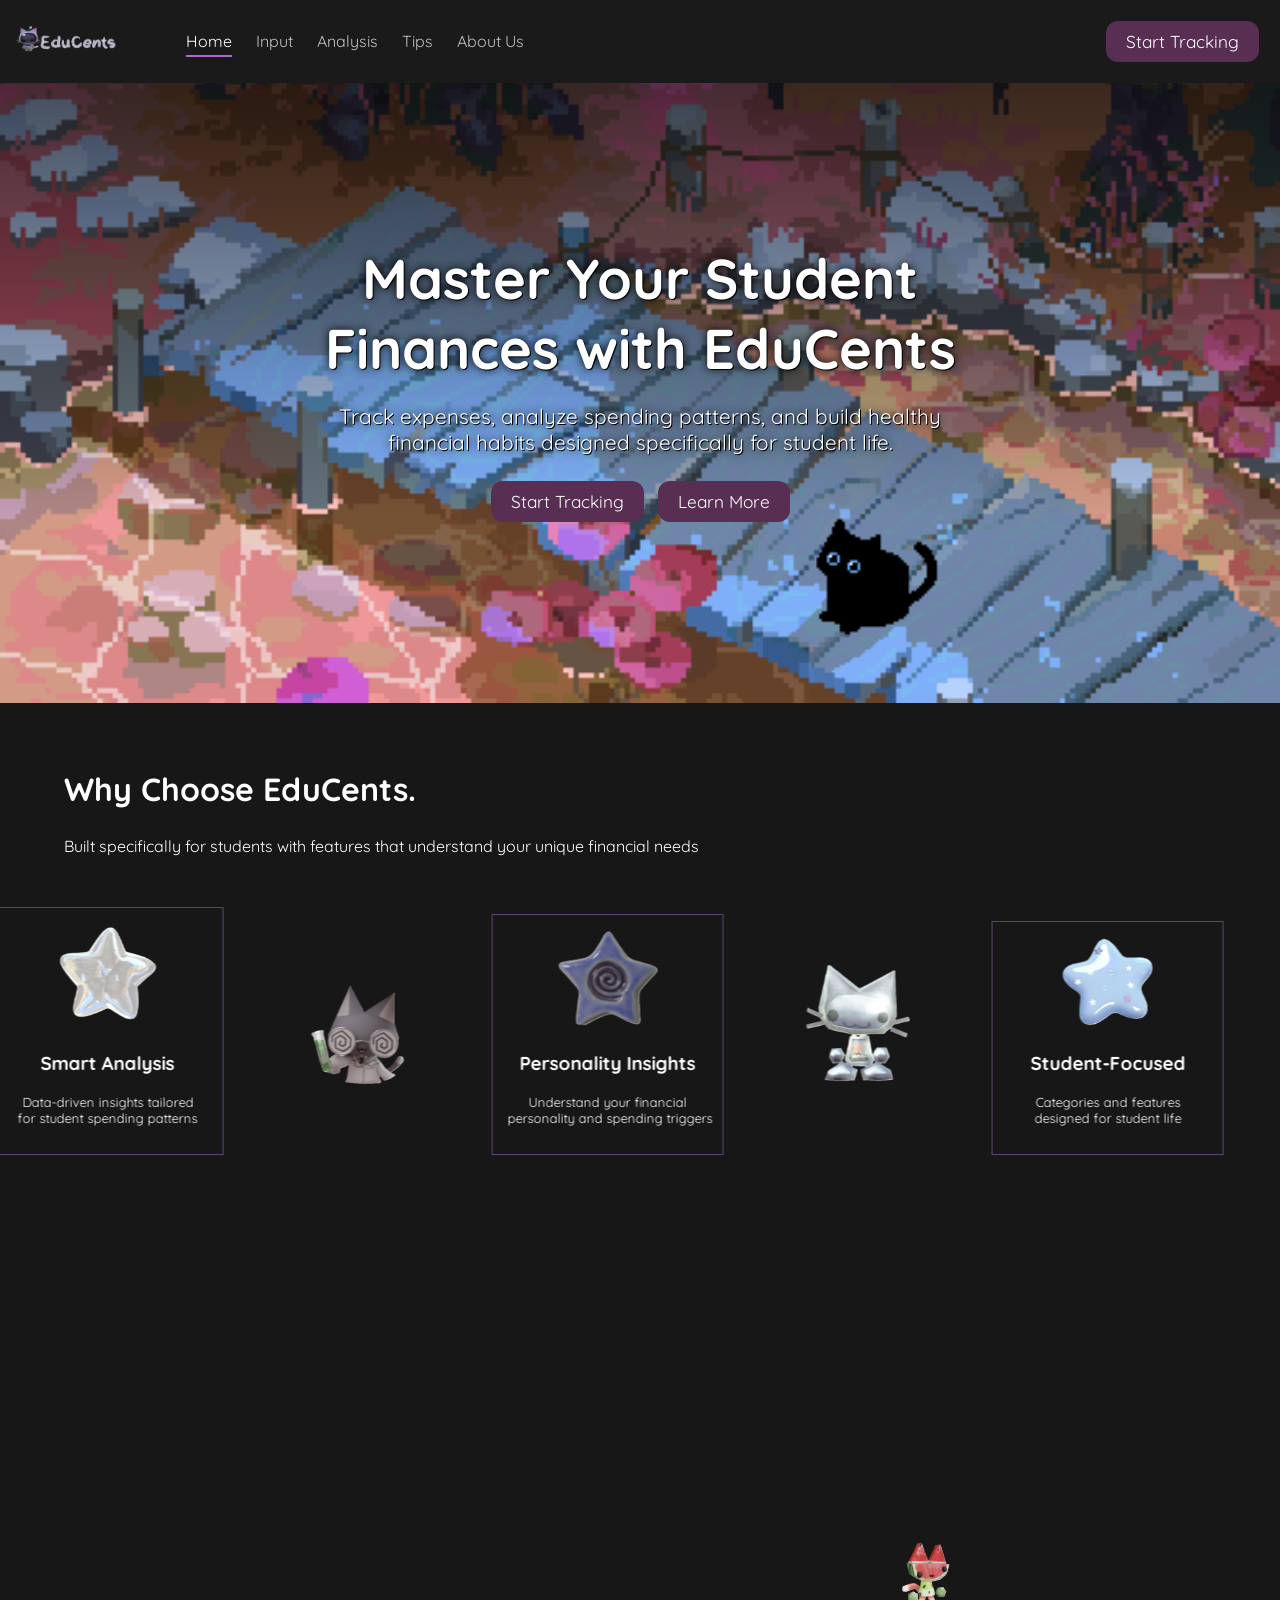
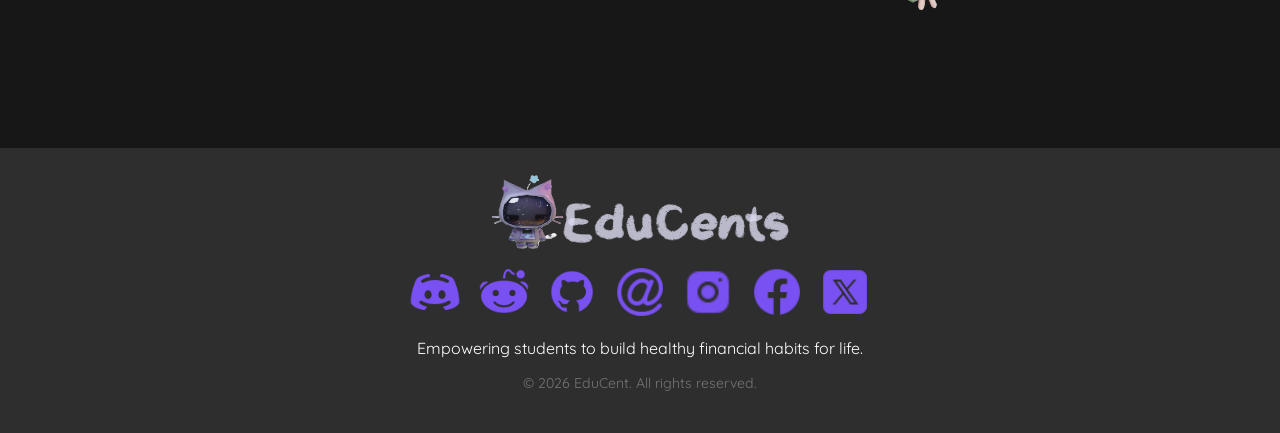
==== commit e060c61b: "Educent(s)" ====
--- a/HTML/index.html
+++ b/HTML/index.html
@@ -56,7 +56,7 @@
 		<main>
 			<section class="parallax1">
 				<div id="parallax1">
-				<h1>Master Your Student<br>Finances with EduCent</h1>
+				<h1>Master Your Student<br>Finances with EduCents</h1>
 					<p id="titleCaption">Track expenses, analyze spending patterns, and build healthy<br>financial habits designed specifically for student life.</p>
 					<a href = "Input.html"><input type = "button" value = "Start Tracking"  class="button"></a>
 					<a href = "Input.html"><input type = "button" value = "Learn More" class="button"></a>
@@ -68,7 +68,7 @@
 			</section>
 
 			<section id="WhyEduCents">
-				<h2>Why Choose EduCent.</h2>
+				<h2>Why Choose EduCents.</h2>
 				<p class="left-align">Built specifically for students with features that understand your unique financial needs</p>
 				<br>
 				<div>
